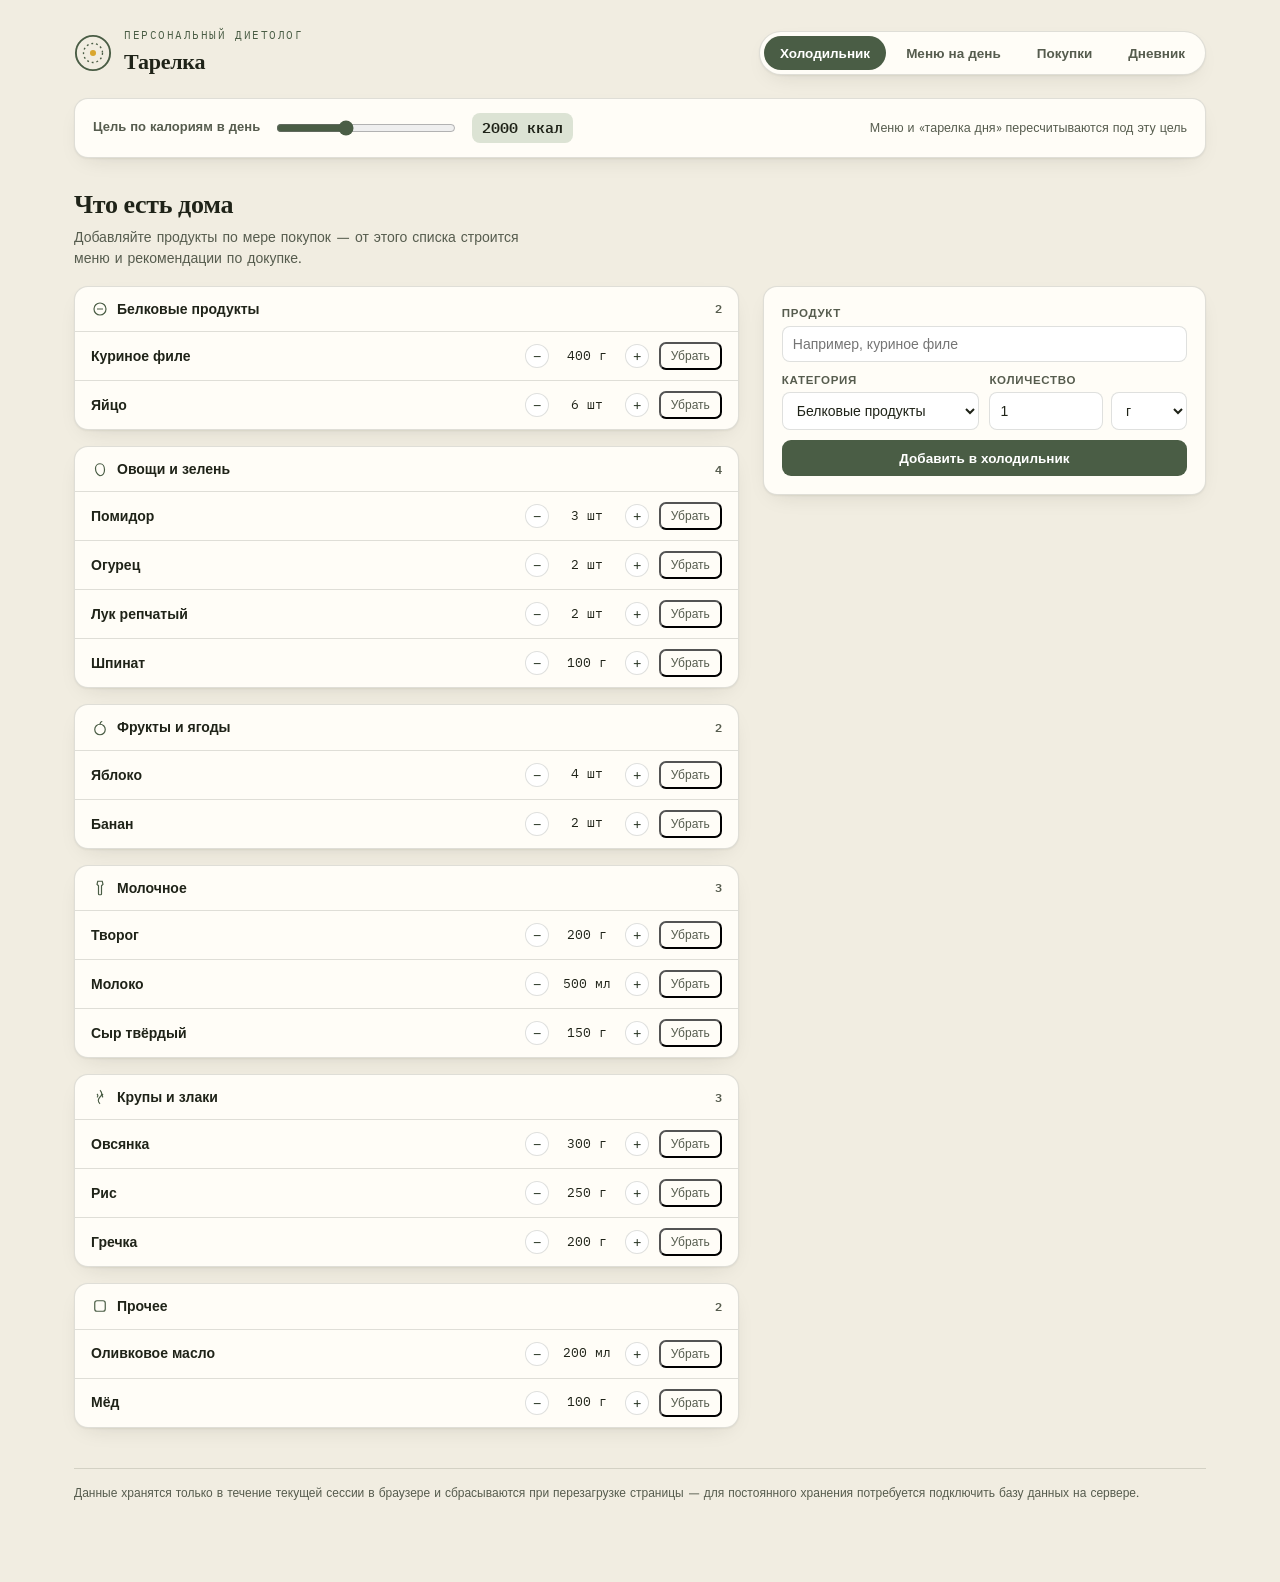
==== index.html @ 87c04dc0 "Пример для сайта" ====
<!DOCTYPE html>
<html lang="ru">
<head>
<meta charset="UTF-8">
<meta name="viewport" content="width=device-width, initial-scale=1.0">
<title>Тарелка — персональный диетолог</title>
<link rel="preconnect" href="https://fonts.googleapis.com">
<link href="https://fonts.googleapis.com/css2?family=Fraunces:opsz,wght@9..144,400;9..144,500;9..144,600;9..144,700&family=Work+Sans:wght@400;500;600;700&family=IBM+Plex+Mono:wght@400;500;600&display=swap" rel="stylesheet">
<style>
  :root{
    --ink:#1F2318;
    --ink-soft:#565C4E;
    --paper:#F1EDE1;
    --card:#FFFDF7;
    --line:rgba(31,35,24,0.14);
    --sage:#4A5D45;
    --sage-deep:#333F2F;
    --sage-tint:#DCE3D4;
    --turmeric:#D9A62E;
    --turmeric-tint:#F6E6BB;
    --beet:#8C3B4A;
    --beet-tint:#EFD9DC;
    --radius:14px;
    --shadow:0 1px 2px rgba(31,35,24,0.06), 0 8px 24px -12px rgba(31,35,24,0.18);
  }

  *{box-sizing:border-box;}
  html{-webkit-text-size-adjust:100%;}
  body{
    margin:0;
    background:var(--paper);
    color:var(--ink);
    font-family:'Work Sans',sans-serif;
    line-height:1.45;
  }
  h1,h2,h3,.display{
    font-family:'Fraunces',serif;
    font-weight:600;
    letter-spacing:-0.01em;
    color:var(--ink);
    margin:0;
  }
  .mono{font-family:'IBM Plex Mono',monospace;}
  button{font-family:inherit;}
  ::selection{background:var(--turmeric-tint);}

  a{color:inherit;}

  /* focus visibility */
  button:focus-visible, input:focus-visible, select:focus-visible, [tabindex]:focus-visible{
    outline:2px solid var(--sage);
    outline-offset:2px;
  }

  @media (prefers-reduced-motion: no-preference){
    .tab-panel{transition:opacity .25s ease;}
    .fridge-item, .recipe-card, .shop-row{transition:transform .15s ease, box-shadow .15s ease;}
    .plate-ring{transition:background 0.6s ease;}
  }

  /* ---------- Shell ---------- */
  .app-shell{
    max-width:1180px;
    margin:0 auto;
    padding:0 24px 80px;
  }

  .topbar{
    display:flex;
    align-items:center;
    justify-content:space-between;
    padding:28px 0 20px;
    gap:20px;
    flex-wrap:wrap;
  }
  .brand{
    display:flex;
    align-items:center;
    gap:12px;
  }
  .brand-mark{
    width:38px;height:38px;flex:none;
  }
  .brand-text .eyebrow{
    font-family:'IBM Plex Mono',monospace;
    font-size:11px;
    letter-spacing:.14em;
    text-transform:uppercase;
    color:var(--sage);
    display:block;
    margin-bottom:2px;
  }
  .brand-text h1{font-size:22px;}

  nav.tabs{
    display:flex;
    gap:4px;
    background:var(--card);
    border:1px solid var(--line);
    border-radius:999px;
    padding:4px;
    box-shadow:var(--shadow);
  }
  nav.tabs button{
    border:none;
    background:transparent;
    padding:9px 16px;
    border-radius:999px;
    font-size:13.5px;
    font-weight:600;
    color:var(--ink-soft);
    cursor:pointer;
  }
  nav.tabs button.active{
    background:var(--sage);
    color:#fff;
  }

  .goal-strip{
    display:flex;
    align-items:center;
    gap:14px;
    background:var(--card);
    border:1px solid var(--line);
    border-radius:var(--radius);
    padding:14px 18px;
    box-shadow:var(--shadow);
    margin-bottom:28px;
    flex-wrap:wrap;
  }
  .goal-strip label{font-size:13px;color:var(--ink-soft);font-weight:600;}
  .goal-strip input[type=range]{accent-color:var(--sage);width:180px;}
  .goal-strip .kcal-value{font-family:'IBM Plex Mono',monospace;font-weight:600;font-size:15px;background:var(--sage-tint);padding:4px 10px;border-radius:8px;}
  .goal-strip .hint{font-size:12.5px;color:var(--ink-soft);margin-left:auto;}

  section.tab-panel{display:none;}
  section.tab-panel.active{display:block;}

  .panel-head{
    display:flex;
    align-items:flex-end;
    justify-content:space-between;
    margin-bottom:18px;
    gap:12px;
    flex-wrap:wrap;
  }
  .panel-head h2{font-size:26px;}
  .panel-head p{margin:4px 0 0;color:var(--ink-soft);font-size:14px;max-width:52ch;}

  /* ---------- Fridge ---------- */
  .fridge-layout{
    display:grid;
    grid-template-columns:1.5fr 1fr;
    gap:24px;
    align-items:start;
  }

  .add-form{
    background:var(--card);
    border:1px solid var(--line);
    border-radius:var(--radius);
    padding:18px;
    box-shadow:var(--shadow);
    display:grid;
    gap:10px;
    grid-template-columns:1fr 1fr;
  }
  .add-form .full{grid-column:1/-1;}
  .add-form label{
    font-size:11.5px;
    text-transform:uppercase;
    letter-spacing:.06em;
    color:var(--ink-soft);
    font-weight:600;
    display:block;
    margin-bottom:4px;
  }
  .add-form input, .add-form select{
    width:100%;
    padding:9px 10px;
    border-radius:8px;
    border:1px solid var(--line);
    background:#fff;
    font-size:14px;
    color:var(--ink);
  }
  .add-form .qty-row{display:flex;gap:8px;}
  .add-form .qty-row input{width:60%;}
  .add-form .qty-row select{width:40%;}
  .btn{
    border:none;
    border-radius:9px;
    padding:10px 16px;
    font-weight:600;
    font-size:13.5px;
    cursor:pointer;
    display:inline-flex;
    align-items:center;
    gap:6px;
    justify-content:center;
  }
  .btn-primary{background:var(--sage);color:#fff;}
  .btn-primary:hover{background:var(--sage-deep);}
  .btn-ghost{background:transparent;color:var(--sage);border:1px solid var(--sage);}
  .btn-ghost:hover{background:var(--sage-tint);}
  .btn-quiet{background:transparent;color:var(--ink-soft);}
  .btn-quiet:hover{color:var(--beet);}
  .btn-small{padding:5px 10px;font-size:12px;border-radius:7px;}

  .shelf-groups{display:flex;flex-direction:column;gap:16px;}
  .shelf{
    background:var(--card);
    border:1px solid var(--line);
    border-radius:var(--radius);
    box-shadow:var(--shadow);
    overflow:hidden;
  }
  .shelf-title{
    display:flex;
    align-items:center;
    gap:8px;
    padding:12px 16px;
    border-bottom:1px solid var(--line);
    font-weight:600;
    font-size:14px;
  }
  .shelf-title .count{
    margin-left:auto;
    font-family:'IBM Plex Mono',monospace;
    font-size:12px;
    color:var(--ink-soft);
  }
  .shelf-icon{width:18px;height:18px;flex:none;color:var(--sage);}
  .shelf-empty{padding:16px;color:var(--ink-soft);font-size:13.5px;font-style:italic;}
  .fridge-item{
    display:flex;
    align-items:center;
    gap:10px;
    padding:10px 16px;
    border-bottom:1px solid var(--line);
  }
  .fridge-item:last-child{border-bottom:none;}
  .fridge-item .name{font-weight:600;font-size:14px;flex:1;min-width:0;}
  .fridge-item .name small{display:block;font-weight:400;color:var(--ink-soft);font-size:11.5px;margin-top:1px;}
  .stepper{display:flex;align-items:center;gap:6px;}
  .stepper button{
    width:24px;height:24px;border-radius:50%;border:1px solid var(--line);
    background:#fff;cursor:pointer;font-size:14px;line-height:1;color:var(--sage-deep);
  }
  .stepper .qty{
    min-width:64px;text-align:center;font-family:'IBM Plex Mono',monospace;font-size:13px;
  }

  /* ---------- Plan / recipe cards ---------- */
  .plan-grid{
    display:grid;
    grid-template-columns:repeat(auto-fill,minmax(270px,1fr));
    gap:18px;
  }
  .recipe-card{
    background:var(--card);
    border:1px solid var(--line);
    border-radius:var(--radius);
    box-shadow:var(--shadow);
    padding:16px;
    display:flex;
    flex-direction:column;
    gap:10px;
  }
  .recipe-card .slot{
    font-family:'IBM Plex Mono',monospace;
    font-size:10.5px;
    letter-spacing:.1em;
    text-transform:uppercase;
    color:var(--sage);
  }
  .recipe-card h3{font-size:18px;line-height:1.2;}
  .macro-row{display:flex;gap:10px;font-size:12px;color:var(--ink-soft);}
  .macro-row span b{color:var(--ink);font-family:'IBM Plex Mono',monospace;}
  .ingredient-list{list-style:none;margin:0;padding:0;font-size:13px;display:flex;flex-direction:column;gap:4px;}
  .ingredient-list li{display:flex;align-items:center;gap:6px;}
  .dot{width:7px;height:7px;border-radius:50%;flex:none;}
  .dot.ok{background:var(--sage);}
  .dot.missing{background:var(--beet);}
  .card-foot{display:flex;align-items:center;justify-content:space-between;margin-top:auto;padding-top:6px;}
  .eaten-toggle{
    border:1px solid var(--sage);
    background:transparent;
    color:var(--sage);
    padding:7px 14px;
    border-radius:8px;
    font-weight:600;
    font-size:12.5px;
    cursor:pointer;
  }
  .eaten-toggle.done{background:var(--sage);color:#fff;}
  .empty-plan{
    background:var(--card);border:1px dashed var(--line);border-radius:var(--radius);
    padding:40px 24px;text-align:center;color:var(--ink-soft);
  }

  /* ---------- Shopping ---------- */
  .shop-columns{display:grid;grid-template-columns:1.4fr 1fr;gap:24px;align-items:start;}
  .shop-list{background:var(--card);border:1px solid var(--line);border-radius:var(--radius);box-shadow:var(--shadow);overflow:hidden;}
  .shop-row{display:flex;align-items:center;gap:10px;padding:12px 16px;border-bottom:1px solid var(--line);font-size:14px;}
  .shop-row:last-child{border-bottom:none;}
  .shop-row .qty{margin-left:auto;font-family:'IBM Plex Mono',monospace;font-size:13px;color:var(--beet);}
  .shop-row small{display:block;color:var(--ink-soft);font-size:11.5px;}
  .balance-note{
    background:var(--turmeric-tint);
    border-radius:var(--radius);
    padding:14px 16px;
    font-size:13.5px;
    margin-bottom:14px;
  }
  .balance-note b{display:block;font-family:'Fraunces',serif;font-size:15px;margin-bottom:4px;}

  /* ---------- Diary / plate ---------- */
  .diary-layout{display:grid;grid-template-columns:340px 1fr;gap:28px;align-items:start;}
  .plate-wrap{
    background:var(--card);border:1px solid var(--line);border-radius:var(--radius);box-shadow:var(--shadow);
    padding:26px;display:flex;flex-direction:column;align-items:center;gap:14px;
  }
  .plate-outer{
    width:230px;height:230px;border-radius:50%;
    background:
      repeating-conic-gradient(from 0deg, #fff 0deg 6deg, #ECE7D8 6deg 12deg);
    display:flex;align-items:center;justify-content:center;
    box-shadow:inset 0 2px 6px rgba(31,35,24,0.12), 0 10px 20px -10px rgba(31,35,24,.35);
  }
  .plate-ring{
    width:190px;height:190px;border-radius:50%;
    display:flex;align-items:center;justify-content:center;
    background:conic-gradient(var(--line) 0deg 360deg);
  }
  .plate-inner{
    width:130px;height:130px;border-radius:50%;background:var(--card);
    display:flex;flex-direction:column;align-items:center;justify-content:center;
    box-shadow:inset 0 1px 4px rgba(31,35,24,.15);
  }
  .plate-inner .kcal{font-family:'IBM Plex Mono',monospace;font-weight:600;font-size:22px;}
  .plate-inner .kcal-label{font-size:10.5px;color:var(--ink-soft);text-transform:uppercase;letter-spacing:.08em;}
  .plate-legend{display:flex;gap:14px;flex-wrap:wrap;justify-content:center;font-size:12px;}
  .plate-legend span{display:flex;align-items:center;gap:5px;}
  .plate-legend i{width:9px;height:9px;border-radius:2px;display:inline-block;}
  .overflow-note{font-size:12px;color:var(--beet);text-align:center;}

  .diary-side{display:flex;flex-direction:column;gap:18px;}
  .streak-card, .history-card{
    background:var(--card);border:1px solid var(--line);border-radius:var(--radius);box-shadow:var(--shadow);padding:18px;
  }
  .streak-card .big{font-family:'Fraunces',serif;font-size:34px;line-height:1;}
  .streak-card .cap{font-size:13px;color:var(--ink-soft);margin-top:4px;}
  .history-bars{display:flex;align-items:flex-end;gap:10px;height:110px;margin-top:14px;}
  .history-bars .bar-col{flex:1;display:flex;flex-direction:column;align-items:center;gap:6px;height:100%;justify-content:flex-end;}
  .history-bars .bar{width:100%;border-radius:6px 6px 3px 3px;background:var(--sage-tint);position:relative;}
  .history-bars .bar.over{background:var(--turmeric-tint);}
  .history-bars .day-label{font-size:10.5px;color:var(--ink-soft);}
  .eaten-log{list-style:none;margin:0;padding:0;display:flex;flex-direction:column;gap:8px;}
  .eaten-log li{font-size:13.5px;display:flex;justify-content:space-between;gap:8px;color:var(--ink-soft);}
  .eaten-log li b{color:var(--ink);font-weight:600;}
  .eaten-log .empty{font-style:italic;}

  footer.note{
    margin-top:40px;font-size:12px;color:var(--ink-soft);border-top:1px solid var(--line);padding-top:16px;
  }

  @media (max-width: 880px){
    .fridge-layout, .shop-columns, .diary-layout{grid-template-columns:1fr;}
    .goal-strip .hint{margin-left:0;}
  }
  @media (max-width: 560px){
    nav.tabs{width:100%;overflow-x:auto;}
    .add-form{grid-template-columns:1fr;}
  }
</style>
</head>
<body>
<div class="app-shell">

  <div class="topbar">
    <div class="brand">
      <svg class="brand-mark" viewBox="0 0 40 40" fill="none" xmlns="http://www.w3.org/2000/svg" aria-hidden="true">
        <circle cx="20" cy="20" r="18" fill="#F1EDE1" stroke="#4A5D45" stroke-width="2"/>
        <circle cx="20" cy="20" r="10" fill="none" stroke="#4A5D45" stroke-width="1.4" stroke-dasharray="2 3"/>
        <circle cx="20" cy="20" r="3.2" fill="#D9A62E"/>
      </svg>
      <div class="brand-text">
        <span class="eyebrow">персональный диетолог</span>
        <h1>Тарелка</h1>
      </div>
    </div>
    <nav class="tabs" role="tablist" aria-label="Разделы приложения">
      <button role="tab" aria-selected="true" data-tab="fridge" class="active">Холодильник</button>
      <button role="tab" aria-selected="false" data-tab="plan">Меню на день</button>
      <button role="tab" aria-selected="false" data-tab="shopping">Покупки</button>
      <button role="tab" aria-selected="false" data-tab="diary">Дневник</button>
    </nav>
  </div>

  <div class="goal-strip">
    <label for="kcalTarget">Цель по калориям в день</label>
    <input type="range" id="kcalTarget" min="1400" max="3000" step="50" value="2000">
    <span class="kcal-value mono"><span id="kcalTargetValue">2000</span> ккал</span>
    <span class="hint">Меню и «тарелка дня» пересчитываются под эту цель</span>
  </div>

  <!-- ЛЕДОВНИК -->
  <section class="tab-panel active" id="panel-fridge">
    <div class="panel-head">
      <div>
        <h2>Что есть дома</h2>
        <p>Добавляйте продукты по мере покупок — от этого списка строится меню и рекомендации по докупке.</p>
      </div>
    </div>

    <div class="fridge-layout">
      <div class="shelf-groups" id="shelfGroups"></div>

      <form class="add-form" id="addForm">
        <div class="full">
          <label for="itemName">Продукт</label>
          <input type="text" id="itemName" placeholder="Например, куриное филе" required>
        </div>
        <div>
          <label for="itemCategory">Категория</label>
          <select id="itemCategory">
            <option value="protein">Белковые продукты</option>
            <option value="veg">Овощи и зелень</option>
            <option value="fruit">Фрукты и ягоды</option>
            <option value="dairy">Молочное</option>
            <option value="grain">Крупы и злаки</option>
            <option value="other">Прочее</option>
          </select>
        </div>
        <div>
          <label for="itemQty">Количество</label>
          <div class="qty-row">
            <input type="number" id="itemQty" min="0" step="1" value="1" required>
            <select id="itemUnit">
              <option value="г">г</option>
              <option value="мл">мл</option>
              <option value="шт">шт</option>
            </select>
          </div>
        </div>
        <div class="full">
          <button type="submit" class="btn btn-primary" style="width:100%;">Добавить в холодильник</button>
        </div>
      </form>
    </div>
  </section>

  <!-- МЕНЮ -->
  <section class="tab-panel" id="panel-plan">
    <div class="panel-head">
      <div>
        <h2>Меню на сегодня</h2>
        <p>Подбирается из того, что уже есть в холодильнике, и подгоняется под вашу цель по калориям.</p>
      </div>
      <button class="btn btn-primary" id="generateBtn">Сформировать меню</button>
    </div>
    <div id="planArea"></div>
  </section>

  <!-- ПОКУПКИ -->
  <section class="tab-panel" id="panel-shopping">
    <div class="panel-head">
      <div>
        <h2>Список покупок</h2>
        <p>Чего не хватает для сегодняшнего меню и что стоит докупить для баланса рациона.</p>
      </div>
    </div>
    <div id="shoppingArea"></div>
  </section>

  <!-- ДНЕВНИК -->
  <section class="tab-panel" id="panel-diary">
    <div class="panel-head">
      <div>
        <h2>Дневник питания</h2>
        <p>Отмечайте съеденные блюда в меню — здесь видно, насколько сегодня соблюдён план.</p>
      </div>
    </div>
    <div class="diary-layout">
      <div class="plate-wrap">
        <div class="plate-outer">
          <div class="plate-ring" id="plateRing">
            <div class="plate-inner">
              <span class="kcal mono" id="plateKcal">0</span>
              <span class="kcal-label">из <span id="plateTarget">2000</span> ккал</span>
            </div>
          </div>
        </div>
        <div class="plate-legend">
          <span><i style="background:var(--sage)"></i>белки</span>
          <span><i style="background:var(--turmeric)"></i>жиры</span>
          <span><i style="background:var(--beet)"></i>углеводы</span>
        </div>
        <div class="overflow-note" id="overflowNote" style="display:none;"></div>
      </div>
      <div class="diary-side">
        <div class="streak-card">
          <div class="big mono" id="streakValue">0</div>
          <div class="cap">дней подряд в пределах цели ±10%</div>
        </div>
        <div class="history-card">
          <h3 style="font-size:15px;">Последние 7 дней</h3>
          <div class="history-bars" id="historyBars"></div>
        </div>
        <div class="history-card">
          <h3 style="font-size:15px;">Съедено сегодня</h3>
          <ul class="eaten-log" id="eatenLog"><li class="empty">Пока ничего не отмечено</li></ul>
        </div>
      </div>
    </div>
  </section>

  <footer class="note">
    Данные хранятся только в течение текущей сессии в браузере и сбрасываются при перезагрузке страницы —
    для постоянного хранения потребуется подключить базу данных на сервере.
  </footer>
</div>

<script>
(function(){

  /* ======================= ДАННЫЕ ======================= */

  const CATEGORY_LABELS = {
    protein:"Белковые продукты",
    veg:"Овощи и зелень",
    fruit:"Фрукты и ягоды",
    dairy:"Молочное",
    grain:"Крупы и злаки",
    other:"Прочее"
  };

  const CATEGORY_ICONS = {
    protein:'<svg class="shelf-icon" viewBox="0 0 24 24" fill="none"><circle cx="12" cy="12" r="8" stroke="currentColor" stroke-width="1.6"/><path d="M8 12h8" stroke="currentColor" stroke-width="1.6"/></svg>',
    veg:'<svg class="shelf-icon" viewBox="0 0 24 24" fill="none"><path d="M12 21c-4-2-6-6-6-10a6 6 0 0 1 6-6c4 0 6 4 6 8 0 4-2 8-6 8Z" stroke="currentColor" stroke-width="1.6"/></svg>',
    fruit:'<svg class="shelf-icon" viewBox="0 0 24 24" fill="none"><circle cx="12" cy="14" r="7" stroke="currentColor" stroke-width="1.6"/><path d="M12 7c0-2 1.5-3.5 3-4" stroke="currentColor" stroke-width="1.6"/></svg>',
    dairy:'<svg class="shelf-icon" viewBox="0 0 24 24" fill="none"><path d="M9 3h6l1 4-2 2v11a1 1 0 0 1-1 1H11a1 1 0 0 1-1-1V9L8 7Z" stroke="currentColor" stroke-width="1.6"/></svg>',
    grain:'<svg class="shelf-icon" viewBox="0 0 24 24" fill="none"><path d="M12 3c3 3 3 6 0 9-3 3-3 6 0 9M8 8c1.5 1.5 1.5 3 0 4.5M16 8c-1.5 1.5-1.5 3 0 4.5" stroke="currentColor" stroke-width="1.5"/></svg>',
    other:'<svg class="shelf-icon" viewBox="0 0 24 24" fill="none"><rect x="5" y="5" width="14" height="14" rx="3" stroke="currentColor" stroke-width="1.6"/></svg>'
  };

  const MEAL_LABELS = {breakfast:"Завтрак", lunch:"Обед", dinner:"Ужин", snack:"Перекус"};
  const MEAL_SHARE = {breakfast:0.25, lunch:0.35, dinner:0.30, snack:0.10};

  // Библиотека блюд
  const RECIPES = [
    {id:"r1", meal:"breakfast", name:"Овсянка с бананом и мёдом", kcal:380, p:12, f:7, c:65,
      ing:[{name:"овсянка",qty:60,unit:"г"},{name:"банан",qty:1,unit:"шт"},{name:"мёд",qty:20,unit:"г"},{name:"молоко",qty:150,unit:"мл"}]},
    {id:"r2", meal:"breakfast", name:"Творожная запеканка", kcal:320, p:28, f:10, c:28,
      ing:[{name:"творог",qty:200,unit:"г"},{name:"яйцо",qty:2,unit:"шт"},{name:"мёд",qty:20,unit:"г"}]},
    {id:"r3", meal:"breakfast", name:"Яичница с помидорами и шпинатом", kcal:300, p:21, f:22, c:6,
      ing:[{name:"яйцо",qty:3,unit:"шт"},{name:"помидор",qty:1,unit:"шт"},{name:"шпинат",qty:50,unit:"г"},{name:"оливковое масло",qty:10,unit:"мл"}]},
    {id:"r4", meal:"breakfast", name:"Гречневая каша с молоком", kcal:340, p:12, f:8, c:55,
      ing:[{name:"гречка",qty:60,unit:"г"},{name:"молоко",qty:200,unit:"мл"}]},
    {id:"r5", meal:"breakfast", name:"Омлет с сыром и помидорами", kcal:340, p:24, f:25, c:6,
      ing:[{name:"яйцо",qty:3,unit:"шт"},{name:"сыр твёрдый",qty:30,unit:"г"},{name:"помидор",qty:1,unit:"шт"},{name:"оливковое масло",qty:10,unit:"мл"}]},

    {id:"r6", meal:"main", name:"Куриное филе с рисом и овощами", kcal:480, p:38, f:14, c:50,
      ing:[{name:"куриное филе",qty:150,unit:"г"},{name:"рис",qty:70,unit:"г"},{name:"помидор",qty:1,unit:"шт"},{name:"огурец",qty:1,unit:"шт"},{name:"оливковое масло",qty:10,unit:"мл"}]},
    {id:"r7", meal:"main", name:"Гречка с курицей и луком", kcal:460, p:36, f:13, c:48,
      ing:[{name:"гречка",qty:70,unit:"г"},{name:"куриное филе",qty:150,unit:"г"},{name:"лук репчатый",qty:1,unit:"шт"},{name:"оливковое масло",qty:10,unit:"мл"}]},
    {id:"r8", meal:"main", name:"Салат с тунцом и яйцом", kcal:380, p:34, f:22, c:10,
      ing:[{name:"тунец консервированный",qty:1,unit:"шт"},{name:"яйцо",qty:2,unit:"шт"},{name:"огурец",qty:1,unit:"шт"},{name:"помидор",qty:1,unit:"шт"},{name:"оливковое масло",qty:10,unit:"мл"}]},
    {id:"r9", meal:"main", name:"Овощное рагу с фасолью", kcal:320, p:16, f:10, c:38,
      ing:[{name:"помидор",qty:2,unit:"шт"},{name:"лук репчатый",qty:1,unit:"шт"},{name:"фасоль консервированная",qty:200,unit:"г"},{name:"оливковое масло",qty:10,unit:"мл"}]},
    {id:"r10", meal:"main", name:"Лосось на пару с брокколи", kcal:380, p:34, f:22, c:8,
      ing:[{name:"лосось",qty:150,unit:"г"},{name:"брокколи",qty:150,unit:"г"},{name:"оливковое масло",qty:10,unit:"мл"}]},
    {id:"r11", meal:"main", name:"Куриный суп с гречкой", kcal:300, p:24, f:8, c:30,
      ing:[{name:"куриное филе",qty:100,unit:"г"},{name:"гречка",qty:40,unit:"г"},{name:"лук репчатый",qty:1,unit:"шт"},{name:"помидор",qty:1,unit:"шт"}]},
    {id:"r12", meal:"main", name:"Паста с курицей и шпинатом", kcal:520, p:34, f:14, c:60,
      ing:[{name:"паста",qty:80,unit:"г"},{name:"куриное филе",qty:120,unit:"г"},{name:"шпинат",qty:80,unit:"г"},{name:"сыр твёрдый",qty:30,unit:"г"}]},
    {id:"r13", meal:"main", name:"Куриные котлеты с рисом", kcal:440, p:36, f:12, c:46,
      ing:[{name:"куриное филе",qty:150,unit:"г"},{name:"рис",qty:70,unit:"г"},{name:"яйцо",qty:1,unit:"шт"},{name:"лук репчатый",qty:1,unit:"шт"}]},

    {id:"r14", meal:"snack", name:"Яблоко с орехами", kcal:180, p:4, f:12, c:16,
      ing:[{name:"яблоко",qty:1,unit:"шт"},{name:"орехи грецкие",qty:20,unit:"г"}]},
    {id:"r15", meal:"snack", name:"Творог с ягодами", kcal:180, p:20, f:4, c:10,
      ing:[{name:"творог",qty:150,unit:"г"},{name:"ягоды",qty:50,unit:"г"}]},
    {id:"r16", meal:"snack", name:"Йогурт с бананом", kcal:200, p:14, f:4, c:28,
      ing:[{name:"греческий йогурт",qty:150,unit:"г"},{name:"банан",qty:1,unit:"шт"}]},
    {id:"r17", meal:"snack", name:"Бутерброд с сыром", kcal:220, p:10, f:9, c:24,
      ing:[{name:"хлеб цельнозерновой",qty:2,unit:"шт"},{name:"сыр твёрдый",qty:30,unit:"г"}]}
  ];

  /* ======================= СОСТОЯНИЕ ======================= */

  let idSeq = 1;
  function nextId(){ return "f" + (idSeq++); }

  const state = {
    fridge: [
      {id:nextId(), name:"куриное филе", category:"protein", qty:400, unit:"г"},
      {id:nextId(), name:"яйцо", category:"protein", qty:6, unit:"шт"},
      {id:nextId(), name:"творог", category:"dairy", qty:200, unit:"г"},
      {id:nextId(), name:"молоко", category:"dairy", qty:500, unit:"мл"},
      {id:nextId(), name:"сыр твёрдый", category:"dairy", qty:150, unit:"г"},
      {id:nextId(), name:"овсянка", category:"grain", qty:300, unit:"г"},
      {id:nextId(), name:"рис", category:"grain", qty:250, unit:"г"},
      {id:nextId(), name:"гречка", category:"grain", qty:200, unit:"г"},
      {id:nextId(), name:"помидор", category:"veg", qty:3, unit:"шт"},
      {id:nextId(), name:"огурец", category:"veg", qty:2, unit:"шт"},
      {id:nextId(), name:"лук репчатый", category:"veg", qty:2, unit:"шт"},
      {id:nextId(), name:"шпинат", category:"veg", qty:100, unit:"г"},
      {id:nextId(), name:"яблоко", category:"fruit", qty:4, unit:"шт"},
      {id:nextId(), name:"банан", category:"fruit", qty:2, unit:"шт"},
      {id:nextId(), name:"оливковое масло", category:"other", qty:200, unit:"мл"},
      {id:nextId(), name:"мёд", category:"other", qty:100, unit:"г"}
    ],
    targetKcal: 2000,
    plan: null,          // {breakfast:recipe, lunch:recipe, dinner:recipe, snack:recipe}
    deducted: {},        // recipeId -> true, если ингредиенты уже списаны
    eatenToday: {},       // recipeId -> true
    history: [
      {day:"Пн", pct:96}, {day:"Вт", pct:104}, {day:"Ср", pct:88},
      {day:"Чт", pct:101}, {day:"Пт", pct:112}, {day:"Сб", pct:90}, {day:"Вс", pct:0}
    ],
    streak: 4
  };

  function findFridgeItem(name){
    const n = name.trim().toLowerCase();
    return state.fridge.find(it => it.name.trim().toLowerCase() === n);
  }

  /* ======================= РЕНДЕР: ХОЛОДИЛЬНИК ======================= */

  function renderFridge(){
    const wrap = document.getElementById("shelfGroups");
    wrap.innerHTML = "";
    const order = ["protein","veg","fruit","dairy","grain","other"];
    order.forEach(cat=>{
      const items = state.fridge.filter(it=>it.category===cat);
      const shelf = document.createElement("div");
      shelf.className = "shelf";
      shelf.innerHTML = `
        <div class="shelf-title">
          ${CATEGORY_ICONS[cat]}
          <span>${CATEGORY_LABELS[cat]}</span>
          <span class="count mono">${items.length}</span>
        </div>
        <div class="shelf-body"></div>
      `;
      const body = shelf.querySelector(".shelf-body");
      if(items.length===0){
        body.innerHTML = `<div class="shelf-empty">Пока пусто — добавьте продукт справа</div>`;
      } else {
        items.forEach(it=>{
          const row = document.createElement("div");
          row.className = "fridge-item";
          row.innerHTML = `
            <span class="name">${capitalize(it.name)}</span>
            <div class="stepper">
              <button type="button" aria-label="Уменьшить количество" data-act="dec" data-id="${it.id}">−</button>
              <span class="qty mono">${it.qty} ${it.unit}</span>
              <button type="button" aria-label="Увеличить количество" data-act="inc" data-id="${it.id}">+</button>
            </div>
            <button type="button" class="btn-quiet btn-small" data-act="remove" data-id="${it.id}" aria-label="Удалить продукт">Убрать</button>
          `;
          body.appendChild(row);
        });
      }
      wrap.appendChild(shelf);
    });
  }

  function capitalize(s){ return s.charAt(0).toUpperCase() + s.slice(1); }

  document.getElementById("shelfGroups").addEventListener("click", e=>{
    const btn = e.target.closest("button[data-act]");
    if(!btn) return;
    const id = btn.dataset.id;
    const item = state.fridge.find(i=>i.id===id);
    if(!item) return;
    const step = (item.unit==="шт") ? 1 : 10;
    if(btn.dataset.act==="inc"){ item.qty += step; }
    if(btn.dataset.act==="dec"){ item.qty = Math.max(0, item.qty - step); }
    if(btn.dataset.act==="remove"){ state.fridge = state.fridge.filter(i=>i.id!==id); }
    renderFridge();
  });

  document.getElementById("addForm").addEventListener("submit", e=>{
    e.preventDefault();
    const name = document.getElementById("itemName").value.trim();
    const category = document.getElementById("itemCategory").value;
    const qty = parseFloat(document.getElementById("itemQty").value) || 0;
    const unit = document.getElementById("itemUnit").value;
    if(!name) return;
    const existing = findFridgeItem(name);
    if(existing){
      existing.qty += qty;
    } else {
      state.fridge.push({id:nextId(), name:name.toLowerCase(), category, qty, unit});
    }
    e.target.reset();
    document.getElementById("itemQty").value = 1;
    renderFridge();
  });

  /* ======================= ЛОГИКА ПОДБОРА МЕНЮ ======================= */

  function ingredientStatus(ing){
    const have = findFridgeItem(ing.name);
    const availableQty = have ? have.qty : 0;
    const ok = availableQty >= ing.qty;
    return {ok, missingQty: ok ? 0 : (ing.qty - availableQty), have};
  }

  function scoreRecipe(recipe, slotTargetKcal){
    const statuses = recipe.ing.map(ingredientStatus);
    const okCount = statuses.filter(s=>s.ok).length;
    const matchScore = okCount / recipe.ing.length;
    const kcalScore = 1 / (1 + Math.abs(recipe.kcal - slotTargetKcal) / slotTargetKcal);
    return matchScore*0.7 + kcalScore*0.3;
  }

  function buildPlan(){
    const target = state.targetKcal;
    const breakfastPool = RECIPES.filter(r=>r.meal==="breakfast");
    const mainPool = RECIPES.filter(r=>r.meal==="main");
    const snackPool = RECIPES.filter(r=>r.meal==="snack");

    const breakfast = [...breakfastPool].sort((a,b)=>
      scoreRecipe(b, target*MEAL_SHARE.breakfast) - scoreRecipe(a, target*MEAL_SHARE.breakfast))[0];

    const snack = [...snackPool].sort((a,b)=>
      scoreRecipe(b, target*MEAL_SHARE.snack) - scoreRecipe(a, target*MEAL_SHARE.snack))[0];

    const rankedMains = [...mainPool].sort((a,b)=>
      scoreRecipe(b, target*MEAL_SHARE.lunch) - scoreRecipe(a, target*MEAL_SHARE.lunch));
    const first = rankedMains[0];
    const second = rankedMains.find(r=>r.id!==first.id) || rankedMains[0];
    // блюдо покалорийнее — на обед, второе — на ужин
    const lunch = first.kcal >= second.kcal ? first : second;
    const dinner = first.kcal >= second.kcal ? second : first;

    return {breakfast, lunch, dinner, snack};
  }

  document.getElementById("generateBtn").addEventListener("click", ()=>{
    state.plan = buildPlan();
    state.deducted = {};
    state.eatenToday = {};
    renderPlan();
    renderShopping();
    renderDiary();
  });

  function renderPlan(){
    const area = document.getElementById("planArea");
    if(!state.plan){
      area.innerHTML = `<div class="empty-plan">Нажмите «Сформировать меню», чтобы подобрать блюда из вашего холодильника.</div>`;
      return;
    }
    const order = ["breakfast","lunch","dinner","snack"];
    area.innerHTML = `<div class="plan-grid" id="planGrid"></div>`;
    const grid = document.getElementById("planGrid");
    order.forEach(slot=>{
      const r = state.plan[slot];
      const statuses = r.ing.map(ingredientStatus);
      const eaten = !!state.eatenToday[r.id];
      const card = document.createElement("div");
      card.className = "recipe-card";
      card.innerHTML = `
        <span class="slot">${MEAL_LABELS[slot]}</span>
        <h3>${r.name}</h3>
        <div class="macro-row">
          <span><b>${r.kcal}</b> ккал</span>
          <span>Б <b>${r.p}</b>г</span>
          <span>Ж <b>${r.f}</b>г</span>
          <span>У <b>${r.c}</b>г</span>
        </div>
        <ul class="ingredient-list">
          ${r.ing.map((ing,i)=>`<li><span class="dot ${statuses[i].ok?'ok':'missing'}"></span>${capitalize(ing.name)} — ${ing.qty} ${ing.unit}</li>`).join("")}
        </ul>
        <div class="card-foot">
          <button type="button" class="eaten-toggle ${eaten?'done':''}" data-recipe="${r.id}" data-slot="${slot}">
            ${eaten ? "Съедено ✓" : "Отметить съеденным"}
          </button>
        </div>
      `;
      grid.appendChild(card);
    });

    grid.querySelectorAll(".eaten-toggle").forEach(btn=>{
      btn.addEventListener("click", ()=>{
        const rid = btn.dataset.recipe;
        const recipe = RECIPES.find(x=>x.id===rid);
        const nowEaten = !state.eatenToday[rid];
        state.eatenToday[rid] = nowEaten;

        if(nowEaten && !state.deducted[rid]){
          recipe.ing.forEach(ing=>{
            const have = findFridgeItem(ing.name);
            if(have){ have.qty = Math.max(0, have.qty - ing.qty); }
          });
          state.deducted[rid] = true;
          renderFridge();
        } else if(!nowEaten && state.deducted[rid]){
          recipe.ing.forEach(ing=>{
            const have = findFridgeItem(ing.name);
            if(have){ have.qty += ing.qty; }
          });
          state.deducted[rid] = false;
          renderFridge();
        }
        renderPlan();
        renderShopping();
        renderDiary();
      });
    });
  }

  /* ======================= ПОКУПКИ ======================= */

  function renderShopping(){
    const area = document.getElementById("shoppingArea");
    if(!state.plan){
      area.innerHTML = `<div class="empty-plan">Сформируйте меню на вкладке «Меню на день», чтобы увидеть, чего не хватает.</div>`;
      return;
    }

    const need = {}; // key: name|unit -> qty missing
    Object.values(state.plan).forEach(r=>{
      r.ing.forEach(ing=>{
        const st = ingredientStatus(ing);
        if(!st.ok){
          const key = ing.name + "|" + ing.unit;
          need[key] = (need[key]||0) + st.missingQty;
        }
      });
    });
    const needList = Object.keys(need).map(key=>{
      const [name, unit] = key.split("|");
      return {name, unit, qty: need[key]};
    });

    const presentCategories = new Set(state.fridge.filter(i=>i.qty>0).map(i=>i.category));
    const missingCategories = Object.keys(CATEGORY_LABELS).filter(c=>!presentCategories.has(c));

    let html = "";
    if(needList.length===0){
      html += `<div class="balance-note"><b>Всё для сегодняшнего меню уже есть</b>Докупать для текущего плана ничего не нужно.</div>`;
    }
    html += `<div class="shop-columns"><div>`;
    if(needList.length){
      html += `<div class="shop-list">` + needList.map(n=>`
        <div class="shop-row">
          <span>${capitalize(n.name)}</span>
          <span class="qty">докупить ${round1(n.qty)} ${n.unit}</span>
        </div>`).join("") + `</div>`;
    }
    html += `</div><div>`;
    if(missingCategories.length){
      html += `<div class="balance-note"><b>Для баланса рациона</b>В холодильнике совсем нет продуктов из категорий: ${missingCategories.map(c=>CATEGORY_LABELS[c].toLowerCase()).join(", ")}. Стоит пополнить запас, чтобы меню оставалось разнообразным.</div>`;
    } else {
      html += `<div class="balance-note"><b>Рацион сбалансирован</b>Продукты есть во всех основных категориях.</div>`;
    }
    html += `</div></div>`;

    area.innerHTML = html;
  }

  function round1(n){ return Math.round(n*10)/10; }

  /* ======================= ДНЕВНИК / ТАРЕЛКА ======================= */

  function renderDiary(){
    let p=0, f=0, c=0;
    Object.keys(state.eatenToday).forEach(rid=>{
      if(!state.eatenToday[rid]) return;
      const r = RECIPES.find(x=>x.id===rid);
      if(r){ p+=r.p; f+=r.f; c+=r.c; }
    });
    const kcalP = p*4, kcalF = f*9, kcalC = c*4;
    const consumed = kcalP + kcalF + kcalC;
    const target = state.targetKcal;
    const cappedFrac = Math.min(consumed/target, 1);

    let ring;
    if(consumed<=0){
      ring = `conic-gradient(var(--line) 0deg 360deg)`;
    } else {
      const dP = 360 * cappedFrac * (kcalP/consumed);
      const dF = 360 * cappedFrac * (kcalF/consumed);
      const dC = 360 * cappedFrac * (kcalC/consumed);
      const a1 = dP, a2 = dP+dF, a3 = dP+dF+dC;
      ring = `conic-gradient(var(--sage) 0deg ${a1}deg, var(--turmeric) ${a1}deg ${a2}deg, var(--beet) ${a2}deg ${a3}deg, var(--line) ${a3}deg 360deg)`;
    }
    document.getElementById("plateRing").style.background = ring;
    document.getElementById("plateKcal").textContent = Math.round(consumed);
    document.getElementById("plateTarget").textContent = target;

    const overflowEl = document.getElementById("overflowNote");
    if(consumed > target){
      overflowEl.style.display = "block";
      overflowEl.textContent = `Превышение цели на ${Math.round(consumed-target)} ккал`;
    } else {
      overflowEl.style.display = "none";
    }

    // журнал съеденного
    const logEl = document.getElementById("eatenLog");
    const eatenIds = Object.keys(state.eatenToday).filter(id=>state.eatenToday[id]);
    if(eatenIds.length===0){
      logEl.innerHTML = `<li class="empty">Пока ничего не отмечено</li>`;
    } else {
      logEl.innerHTML = eatenIds.map(id=>{
        const r = RECIPES.find(x=>x.id===id);
        return `<li><b>${r.name}</b><span>${r.kcal} ккал</span></li>`;
      }).join("");
    }

    // история — обновим сегодняшний столбец (последний)
    state.history[state.history.length-1].pct = target ? Math.round((consumed/target)*100) : 0;
    renderHistory();

    document.getElementById("streakValue").textContent = state.streak;
  }

  function renderHistory(){
    const wrap = document.getElementById("historyBars");
    wrap.innerHTML = "";
    state.history.forEach(day=>{
      const pct = Math.max(0, day.pct);
      const height = Math.min(pct, 130); // визуально ограничим высоту
      const over = pct > 110;
      const col = document.createElement("div");
      col.className = "bar-col";
      col.innerHTML = `
        <div class="bar ${over?'over':''}" style="height:${Math.max(6, height*0.7)}px" title="${pct}% от цели"></div>
        <span class="day-label">${day.day}</span>
      `;
      wrap.appendChild(col);
    });
  }

  /* ======================= ТАБЫ ======================= */

  document.querySelectorAll("nav.tabs button").forEach(btn=>{
    btn.addEventListener("click", ()=>{
      document.querySelectorAll("nav.tabs button").forEach(b=>{
        b.classList.remove("active");
        b.setAttribute("aria-selected","false");
      });
      btn.classList.add("active");
      btn.setAttribute("aria-selected","true");
      document.querySelectorAll(".tab-panel").forEach(p=>p.classList.remove("active"));
      document.getElementById("panel-"+btn.dataset.tab).classList.add("active");
    });
  });

  /* ======================= ЦЕЛЬ ПО КАЛОРИЯМ ======================= */

  const kcalSlider = document.getElementById("kcalTarget");
  kcalSlider.addEventListener("input", ()=>{
    state.targetKcal = parseInt(kcalSlider.value,10);
    document.getElementById("kcalTargetValue").textContent = state.targetKcal;
    renderDiary();
  });

  /* ======================= СТАРТ ======================= */

  renderFridge();
  renderPlan();
  renderShopping();
  renderDiary();

})();
</script>
</body>
</html>
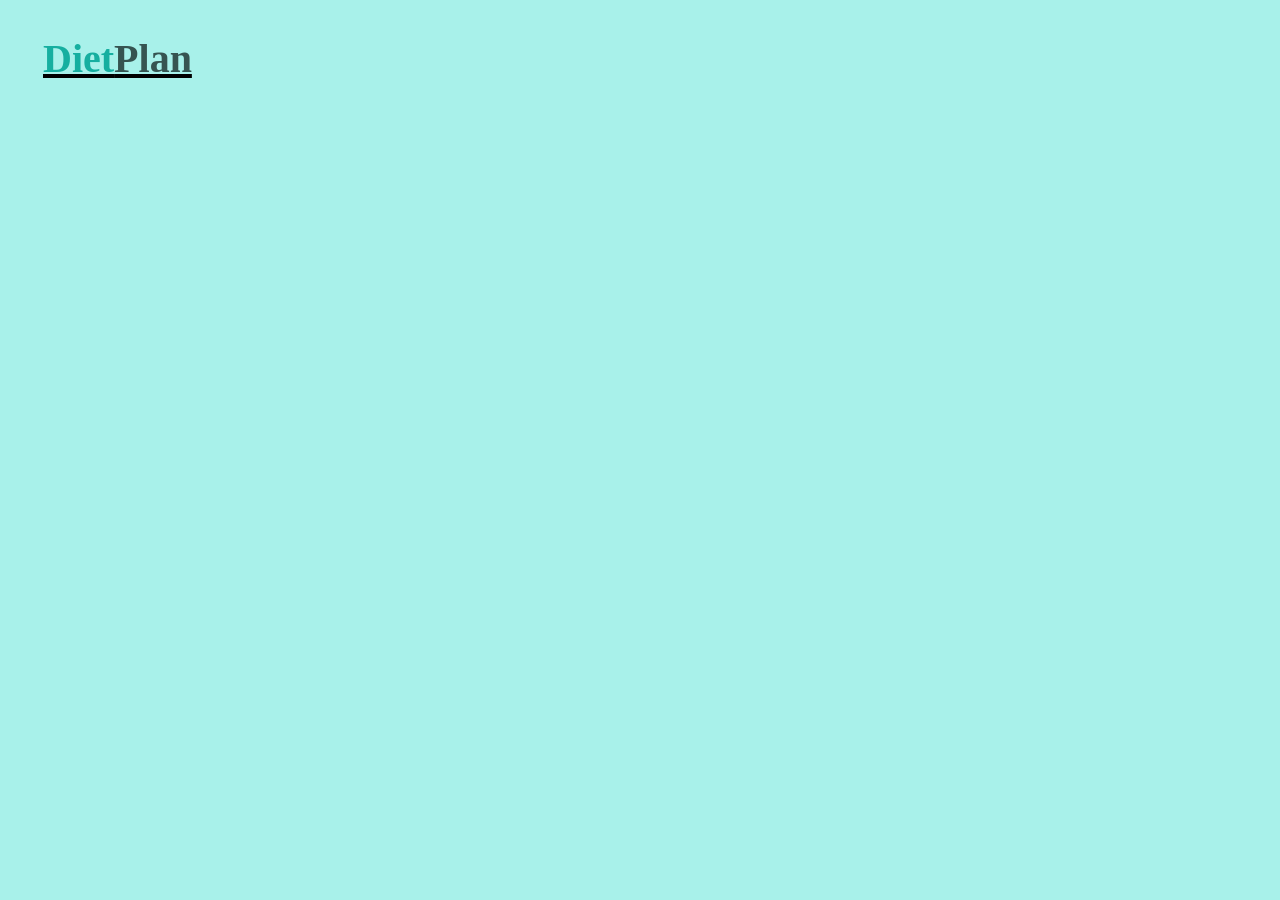
==== commit f8b266f5: "Add files via upload" ====
--- a/index.html
+++ b/index.html
@@ -1,977 +1,18 @@
-<!DOCTYPE html>
-<html lang="ru">
-<head>
-<meta charset="UTF-8">
-<meta name="viewport" content="width=device-width, initial-scale=1.0">
-<title>Тарелка — персональный диетолог</title>
-<link rel="preconnect" href="https://fonts.googleapis.com">
-<link href="https://fonts.googleapis.com/css2?family=Fraunces:opsz,wght@9..144,400;9..144,500;9..144,600;9..144,700&family=Work+Sans:wght@400;500;600;700&family=IBM+Plex+Mono:wght@400;500;600&display=swap" rel="stylesheet">
-<style>
-  :root{
-    --ink:#1F2318;
-    --ink-soft:#565C4E;
-    --paper:#F1EDE1;
-    --card:#FFFDF7;
-    --line:rgba(31,35,24,0.14);
-    --sage:#4A5D45;
-    --sage-deep:#333F2F;
-    --sage-tint:#DCE3D4;
-    --turmeric:#D9A62E;
-    --turmeric-tint:#F6E6BB;
-    --beet:#8C3B4A;
-    --beet-tint:#EFD9DC;
-    --radius:14px;
-    --shadow:0 1px 2px rgba(31,35,24,0.06), 0 8px 24px -12px rgba(31,35,24,0.18);
-  }
-
-  *{box-sizing:border-box;}
-  html{-webkit-text-size-adjust:100%;}
-  body{
-    margin:0;
-    background:var(--paper);
-    color:var(--ink);
-    font-family:'Work Sans',sans-serif;
-    line-height:1.45;
-  }
-  h1,h2,h3,.display{
-    font-family:'Fraunces',serif;
-    font-weight:600;
-    letter-spacing:-0.01em;
-    color:var(--ink);
-    margin:0;
-  }
-  .mono{font-family:'IBM Plex Mono',monospace;}
-  button{font-family:inherit;}
-  ::selection{background:var(--turmeric-tint);}
-
-  a{color:inherit;}
-
-  /* focus visibility */
-  button:focus-visible, input:focus-visible, select:focus-visible, [tabindex]:focus-visible{
-    outline:2px solid var(--sage);
-    outline-offset:2px;
-  }
-
-  @media (prefers-reduced-motion: no-preference){
-    .tab-panel{transition:opacity .25s ease;}
-    .fridge-item, .recipe-card, .shop-row{transition:transform .15s ease, box-shadow .15s ease;}
-    .plate-ring{transition:background 0.6s ease;}
-  }
-
-  /* ---------- Shell ---------- */
-  .app-shell{
-    max-width:1180px;
-    margin:0 auto;
-    padding:0 24px 80px;
-  }
-
-  .topbar{
-    display:flex;
-    align-items:center;
-    justify-content:space-between;
-    padding:28px 0 20px;
-    gap:20px;
-    flex-wrap:wrap;
-  }
-  .brand{
-    display:flex;
-    align-items:center;
-    gap:12px;
-  }
-  .brand-mark{
-    width:38px;height:38px;flex:none;
-  }
-  .brand-text .eyebrow{
-    font-family:'IBM Plex Mono',monospace;
-    font-size:11px;
-    letter-spacing:.14em;
-    text-transform:uppercase;
-    color:var(--sage);
-    display:block;
-    margin-bottom:2px;
-  }
-  .brand-text h1{font-size:22px;}
-
-  nav.tabs{
-    display:flex;
-    gap:4px;
-    background:var(--card);
-    border:1px solid var(--line);
-    border-radius:999px;
-    padding:4px;
-    box-shadow:var(--shadow);
-  }
-  nav.tabs button{
-    border:none;
-    background:transparent;
-    padding:9px 16px;
-    border-radius:999px;
-    font-size:13.5px;
-    font-weight:600;
-    color:var(--ink-soft);
-    cursor:pointer;
-  }
-  nav.tabs button.active{
-    background:var(--sage);
-    color:#fff;
-  }
-
-  .goal-strip{
-    display:flex;
-    align-items:center;
-    gap:14px;
-    background:var(--card);
-    border:1px solid var(--line);
-    border-radius:var(--radius);
-    padding:14px 18px;
-    box-shadow:var(--shadow);
-    margin-bottom:28px;
-    flex-wrap:wrap;
-  }
-  .goal-strip label{font-size:13px;color:var(--ink-soft);font-weight:600;}
-  .goal-strip input[type=range]{accent-color:var(--sage);width:180px;}
-  .goal-strip .kcal-value{font-family:'IBM Plex Mono',monospace;font-weight:600;font-size:15px;background:var(--sage-tint);padding:4px 10px;border-radius:8px;}
-  .goal-strip .hint{font-size:12.5px;color:var(--ink-soft);margin-left:auto;}
-
-  section.tab-panel{display:none;}
-  section.tab-panel.active{display:block;}
-
-  .panel-head{
-    display:flex;
-    align-items:flex-end;
-    justify-content:space-between;
-    margin-bottom:18px;
-    gap:12px;
-    flex-wrap:wrap;
-  }
-  .panel-head h2{font-size:26px;}
-  .panel-head p{margin:4px 0 0;color:var(--ink-soft);font-size:14px;max-width:52ch;}
-
-  /* ---------- Fridge ---------- */
-  .fridge-layout{
-    display:grid;
-    grid-template-columns:1.5fr 1fr;
-    gap:24px;
-    align-items:start;
-  }
-
-  .add-form{
-    background:var(--card);
-    border:1px solid var(--line);
-    border-radius:var(--radius);
-    padding:18px;
-    box-shadow:var(--shadow);
-    display:grid;
-    gap:10px;
-    grid-template-columns:1fr 1fr;
-  }
-  .add-form .full{grid-column:1/-1;}
-  .add-form label{
-    font-size:11.5px;
-    text-transform:uppercase;
-    letter-spacing:.06em;
-    color:var(--ink-soft);
-    font-weight:600;
-    display:block;
-    margin-bottom:4px;
-  }
-  .add-form input, .add-form select{
-    width:100%;
-    padding:9px 10px;
-    border-radius:8px;
-    border:1px solid var(--line);
-    background:#fff;
-    font-size:14px;
-    color:var(--ink);
-  }
-  .add-form .qty-row{display:flex;gap:8px;}
-  .add-form .qty-row input{width:60%;}
-  .add-form .qty-row select{width:40%;}
-  .btn{
-    border:none;
-    border-radius:9px;
-    padding:10px 16px;
-    font-weight:600;
-    font-size:13.5px;
-    cursor:pointer;
-    display:inline-flex;
-    align-items:center;
-    gap:6px;
-    justify-content:center;
-  }
-  .btn-primary{background:var(--sage);color:#fff;}
-  .btn-primary:hover{background:var(--sage-deep);}
-  .btn-ghost{background:transparent;color:var(--sage);border:1px solid var(--sage);}
-  .btn-ghost:hover{background:var(--sage-tint);}
-  .btn-quiet{background:transparent;color:var(--ink-soft);}
-  .btn-quiet:hover{color:var(--beet);}
-  .btn-small{padding:5px 10px;font-size:12px;border-radius:7px;}
-
-  .shelf-groups{display:flex;flex-direction:column;gap:16px;}
-  .shelf{
-    background:var(--card);
-    border:1px solid var(--line);
-    border-radius:var(--radius);
-    box-shadow:var(--shadow);
-    overflow:hidden;
-  }
-  .shelf-title{
-    display:flex;
-    align-items:center;
-    gap:8px;
-    padding:12px 16px;
-    border-bottom:1px solid var(--line);
-    font-weight:600;
-    font-size:14px;
-  }
-  .shelf-title .count{
-    margin-left:auto;
-    font-family:'IBM Plex Mono',monospace;
-    font-size:12px;
-    color:var(--ink-soft);
-  }
-  .shelf-icon{width:18px;height:18px;flex:none;color:var(--sage);}
-  .shelf-empty{padding:16px;color:var(--ink-soft);font-size:13.5px;font-style:italic;}
-  .fridge-item{
-    display:flex;
-    align-items:center;
-    gap:10px;
-    padding:10px 16px;
-    border-bottom:1px solid var(--line);
-  }
-  .fridge-item:last-child{border-bottom:none;}
-  .fridge-item .name{font-weight:600;font-size:14px;flex:1;min-width:0;}
-  .fridge-item .name small{display:block;font-weight:400;color:var(--ink-soft);font-size:11.5px;margin-top:1px;}
-  .stepper{display:flex;align-items:center;gap:6px;}
-  .stepper button{
-    width:24px;height:24px;border-radius:50%;border:1px solid var(--line);
-    background:#fff;cursor:pointer;font-size:14px;line-height:1;color:var(--sage-deep);
-  }
-  .stepper .qty{
-    min-width:64px;text-align:center;font-family:'IBM Plex Mono',monospace;font-size:13px;
-  }
-
-  /* ---------- Plan / recipe cards ---------- */
-  .plan-grid{
-    display:grid;
-    grid-template-columns:repeat(auto-fill,minmax(270px,1fr));
-    gap:18px;
-  }
-  .recipe-card{
-    background:var(--card);
-    border:1px solid var(--line);
-    border-radius:var(--radius);
-    box-shadow:var(--shadow);
-    padding:16px;
-    display:flex;
-    flex-direction:column;
-    gap:10px;
-  }
-  .recipe-card .slot{
-    font-family:'IBM Plex Mono',monospace;
-    font-size:10.5px;
-    letter-spacing:.1em;
-    text-transform:uppercase;
-    color:var(--sage);
-  }
-  .recipe-card h3{font-size:18px;line-height:1.2;}
-  .macro-row{display:flex;gap:10px;font-size:12px;color:var(--ink-soft);}
-  .macro-row span b{color:var(--ink);font-family:'IBM Plex Mono',monospace;}
-  .ingredient-list{list-style:none;margin:0;padding:0;font-size:13px;display:flex;flex-direction:column;gap:4px;}
-  .ingredient-list li{display:flex;align-items:center;gap:6px;}
-  .dot{width:7px;height:7px;border-radius:50%;flex:none;}
-  .dot.ok{background:var(--sage);}
-  .dot.missing{background:var(--beet);}
-  .card-foot{display:flex;align-items:center;justify-content:space-between;margin-top:auto;padding-top:6px;}
-  .eaten-toggle{
-    border:1px solid var(--sage);
-    background:transparent;
-    color:var(--sage);
-    padding:7px 14px;
-    border-radius:8px;
-    font-weight:600;
-    font-size:12.5px;
-    cursor:pointer;
-  }
-  .eaten-toggle.done{background:var(--sage);color:#fff;}
-  .empty-plan{
-    background:var(--card);border:1px dashed var(--line);border-radius:var(--radius);
-    padding:40px 24px;text-align:center;color:var(--ink-soft);
-  }
-
-  /* ---------- Shopping ---------- */
-  .shop-columns{display:grid;grid-template-columns:1.4fr 1fr;gap:24px;align-items:start;}
-  .shop-list{background:var(--card);border:1px solid var(--line);border-radius:var(--radius);box-shadow:var(--shadow);overflow:hidden;}
-  .shop-row{display:flex;align-items:center;gap:10px;padding:12px 16px;border-bottom:1px solid var(--line);font-size:14px;}
-  .shop-row:last-child{border-bottom:none;}
-  .shop-row .qty{margin-left:auto;font-family:'IBM Plex Mono',monospace;font-size:13px;color:var(--beet);}
-  .shop-row small{display:block;color:var(--ink-soft);font-size:11.5px;}
-  .balance-note{
-    background:var(--turmeric-tint);
-    border-radius:var(--radius);
-    padding:14px 16px;
-    font-size:13.5px;
-    margin-bottom:14px;
-  }
-  .balance-note b{display:block;font-family:'Fraunces',serif;font-size:15px;margin-bottom:4px;}
-
-  /* ---------- Diary / plate ---------- */
-  .diary-layout{display:grid;grid-template-columns:340px 1fr;gap:28px;align-items:start;}
-  .plate-wrap{
-    background:var(--card);border:1px solid var(--line);border-radius:var(--radius);box-shadow:var(--shadow);
-    padding:26px;display:flex;flex-direction:column;align-items:center;gap:14px;
-  }
-  .plate-outer{
-    width:230px;height:230px;border-radius:50%;
-    background:
-      repeating-conic-gradient(from 0deg, #fff 0deg 6deg, #ECE7D8 6deg 12deg);
-    display:flex;align-items:center;justify-content:center;
-    box-shadow:inset 0 2px 6px rgba(31,35,24,0.12), 0 10px 20px -10px rgba(31,35,24,.35);
-  }
-  .plate-ring{
-    width:190px;height:190px;border-radius:50%;
-    display:flex;align-items:center;justify-content:center;
-    background:conic-gradient(var(--line) 0deg 360deg);
-  }
-  .plate-inner{
-    width:130px;height:130px;border-radius:50%;background:var(--card);
-    display:flex;flex-direction:column;align-items:center;justify-content:center;
-    box-shadow:inset 0 1px 4px rgba(31,35,24,.15);
-  }
-  .plate-inner .kcal{font-family:'IBM Plex Mono',monospace;font-weight:600;font-size:22px;}
-  .plate-inner .kcal-label{font-size:10.5px;color:var(--ink-soft);text-transform:uppercase;letter-spacing:.08em;}
-  .plate-legend{display:flex;gap:14px;flex-wrap:wrap;justify-content:center;font-size:12px;}
-  .plate-legend span{display:flex;align-items:center;gap:5px;}
-  .plate-legend i{width:9px;height:9px;border-radius:2px;display:inline-block;}
-  .overflow-note{font-size:12px;color:var(--beet);text-align:center;}
-
-  .diary-side{display:flex;flex-direction:column;gap:18px;}
-  .streak-card, .history-card{
-    background:var(--card);border:1px solid var(--line);border-radius:var(--radius);box-shadow:var(--shadow);padding:18px;
-  }
-  .streak-card .big{font-family:'Fraunces',serif;font-size:34px;line-height:1;}
-  .streak-card .cap{font-size:13px;color:var(--ink-soft);margin-top:4px;}
-  .history-bars{display:flex;align-items:flex-end;gap:10px;height:110px;margin-top:14px;}
-  .history-bars .bar-col{flex:1;display:flex;flex-direction:column;align-items:center;gap:6px;height:100%;justify-content:flex-end;}
-  .history-bars .bar{width:100%;border-radius:6px 6px 3px 3px;background:var(--sage-tint);position:relative;}
-  .history-bars .bar.over{background:var(--turmeric-tint);}
-  .history-bars .day-label{font-size:10.5px;color:var(--ink-soft);}
-  .eaten-log{list-style:none;margin:0;padding:0;display:flex;flex-direction:column;gap:8px;}
-  .eaten-log li{font-size:13.5px;display:flex;justify-content:space-between;gap:8px;color:var(--ink-soft);}
-  .eaten-log li b{color:var(--ink);font-weight:600;}
-  .eaten-log .empty{font-style:italic;}
-
-  footer.note{
-    margin-top:40px;font-size:12px;color:var(--ink-soft);border-top:1px solid var(--line);padding-top:16px;
-  }
-
-  @media (max-width: 880px){
-    .fridge-layout, .shop-columns, .diary-layout{grid-template-columns:1fr;}
-    .goal-strip .hint{margin-left:0;}
-  }
-  @media (max-width: 560px){
-    nav.tabs{width:100%;overflow-x:auto;}
-    .add-form{grid-template-columns:1fr;}
-  }
-</style>
-</head>
-<body>
-<div class="app-shell">
-
-  <div class="topbar">
-    <div class="brand">
-      <svg class="brand-mark" viewBox="0 0 40 40" fill="none" xmlns="http://www.w3.org/2000/svg" aria-hidden="true">
-        <circle cx="20" cy="20" r="18" fill="#F1EDE1" stroke="#4A5D45" stroke-width="2"/>
-        <circle cx="20" cy="20" r="10" fill="none" stroke="#4A5D45" stroke-width="1.4" stroke-dasharray="2 3"/>
-        <circle cx="20" cy="20" r="3.2" fill="#D9A62E"/>
-      </svg>
-      <div class="brand-text">
-        <span class="eyebrow">персональный диетолог</span>
-        <h1>Тарелка</h1>
-      </div>
-    </div>
-    <nav class="tabs" role="tablist" aria-label="Разделы приложения">
-      <button role="tab" aria-selected="true" data-tab="fridge" class="active">Холодильник</button>
-      <button role="tab" aria-selected="false" data-tab="plan">Меню на день</button>
-      <button role="tab" aria-selected="false" data-tab="shopping">Покупки</button>
-      <button role="tab" aria-selected="false" data-tab="diary">Дневник</button>
-    </nav>
-  </div>
-
-  <div class="goal-strip">
-    <label for="kcalTarget">Цель по калориям в день</label>
-    <input type="range" id="kcalTarget" min="1400" max="3000" step="50" value="2000">
-    <span class="kcal-value mono"><span id="kcalTargetValue">2000</span> ккал</span>
-    <span class="hint">Меню и «тарелка дня» пересчитываются под эту цель</span>
-  </div>
-
-  <!-- ЛЕДОВНИК -->
-  <section class="tab-panel active" id="panel-fridge">
-    <div class="panel-head">
-      <div>
-        <h2>Что есть дома</h2>
-        <p>Добавляйте продукты по мере покупок — от этого списка строится меню и рекомендации по докупке.</p>
-      </div>
-    </div>
-
-    <div class="fridge-layout">
-      <div class="shelf-groups" id="shelfGroups"></div>
-
-      <form class="add-form" id="addForm">
-        <div class="full">
-          <label for="itemName">Продукт</label>
-          <input type="text" id="itemName" placeholder="Например, куриное филе" required>
-        </div>
-        <div>
-          <label for="itemCategory">Категория</label>
-          <select id="itemCategory">
-            <option value="protein">Белковые продукты</option>
-            <option value="veg">Овощи и зелень</option>
-            <option value="fruit">Фрукты и ягоды</option>
-            <option value="dairy">Молочное</option>
-            <option value="grain">Крупы и злаки</option>
-            <option value="other">Прочее</option>
-          </select>
-        </div>
-        <div>
-          <label for="itemQty">Количество</label>
-          <div class="qty-row">
-            <input type="number" id="itemQty" min="0" step="1" value="1" required>
-            <select id="itemUnit">
-              <option value="г">г</option>
-              <option value="мл">мл</option>
-              <option value="шт">шт</option>
-            </select>
-          </div>
-        </div>
-        <div class="full">
-          <button type="submit" class="btn btn-primary" style="width:100%;">Добавить в холодильник</button>
-        </div>
-      </form>
-    </div>
-  </section>
-
-  <!-- МЕНЮ -->
-  <section class="tab-panel" id="panel-plan">
-    <div class="panel-head">
-      <div>
-        <h2>Меню на сегодня</h2>
-        <p>Подбирается из того, что уже есть в холодильнике, и подгоняется под вашу цель по калориям.</p>
-      </div>
-      <button class="btn btn-primary" id="generateBtn">Сформировать меню</button>
-    </div>
-    <div id="planArea"></div>
-  </section>
-
-  <!-- ПОКУПКИ -->
-  <section class="tab-panel" id="panel-shopping">
-    <div class="panel-head">
-      <div>
-        <h2>Список покупок</h2>
-        <p>Чего не хватает для сегодняшнего меню и что стоит докупить для баланса рациона.</p>
-      </div>
-    </div>
-    <div id="shoppingArea"></div>
-  </section>
-
-  <!-- ДНЕВНИК -->
-  <section class="tab-panel" id="panel-diary">
-    <div class="panel-head">
-      <div>
-        <h2>Дневник питания</h2>
-        <p>Отмечайте съеденные блюда в меню — здесь видно, насколько сегодня соблюдён план.</p>
-      </div>
-    </div>
-    <div class="diary-layout">
-      <div class="plate-wrap">
-        <div class="plate-outer">
-          <div class="plate-ring" id="plateRing">
-            <div class="plate-inner">
-              <span class="kcal mono" id="plateKcal">0</span>
-              <span class="kcal-label">из <span id="plateTarget">2000</span> ккал</span>
-            </div>
-          </div>
-        </div>
-        <div class="plate-legend">
-          <span><i style="background:var(--sage)"></i>белки</span>
-          <span><i style="background:var(--turmeric)"></i>жиры</span>
-          <span><i style="background:var(--beet)"></i>углеводы</span>
-        </div>
-        <div class="overflow-note" id="overflowNote" style="display:none;"></div>
-      </div>
-      <div class="diary-side">
-        <div class="streak-card">
-          <div class="big mono" id="streakValue">0</div>
-          <div class="cap">дней подряд в пределах цели ±10%</div>
-        </div>
-        <div class="history-card">
-          <h3 style="font-size:15px;">Последние 7 дней</h3>
-          <div class="history-bars" id="historyBars"></div>
-        </div>
-        <div class="history-card">
-          <h3 style="font-size:15px;">Съедено сегодня</h3>
-          <ul class="eaten-log" id="eatenLog"><li class="empty">Пока ничего не отмечено</li></ul>
-        </div>
-      </div>
-    </div>
-  </section>
-
-  <footer class="note">
-    Данные хранятся только в течение текущей сессии в браузере и сбрасываются при перезагрузке страницы —
-    для постоянного хранения потребуется подключить базу данных на сервере.
-  </footer>
-</div>
-
-<script>
-(function(){
-
-  /* ======================= ДАННЫЕ ======================= */
-
-  const CATEGORY_LABELS = {
-    protein:"Белковые продукты",
-    veg:"Овощи и зелень",
-    fruit:"Фрукты и ягоды",
-    dairy:"Молочное",
-    grain:"Крупы и злаки",
-    other:"Прочее"
-  };
-
-  const CATEGORY_ICONS = {
-    protein:'<svg class="shelf-icon" viewBox="0 0 24 24" fill="none"><circle cx="12" cy="12" r="8" stroke="currentColor" stroke-width="1.6"/><path d="M8 12h8" stroke="currentColor" stroke-width="1.6"/></svg>',
-    veg:'<svg class="shelf-icon" viewBox="0 0 24 24" fill="none"><path d="M12 21c-4-2-6-6-6-10a6 6 0 0 1 6-6c4 0 6 4 6 8 0 4-2 8-6 8Z" stroke="currentColor" stroke-width="1.6"/></svg>',
-    fruit:'<svg class="shelf-icon" viewBox="0 0 24 24" fill="none"><circle cx="12" cy="14" r="7" stroke="currentColor" stroke-width="1.6"/><path d="M12 7c0-2 1.5-3.5 3-4" stroke="currentColor" stroke-width="1.6"/></svg>',
-    dairy:'<svg class="shelf-icon" viewBox="0 0 24 24" fill="none"><path d="M9 3h6l1 4-2 2v11a1 1 0 0 1-1 1H11a1 1 0 0 1-1-1V9L8 7Z" stroke="currentColor" stroke-width="1.6"/></svg>',
-    grain:'<svg class="shelf-icon" viewBox="0 0 24 24" fill="none"><path d="M12 3c3 3 3 6 0 9-3 3-3 6 0 9M8 8c1.5 1.5 1.5 3 0 4.5M16 8c-1.5 1.5-1.5 3 0 4.5" stroke="currentColor" stroke-width="1.5"/></svg>',
-    other:'<svg class="shelf-icon" viewBox="0 0 24 24" fill="none"><rect x="5" y="5" width="14" height="14" rx="3" stroke="currentColor" stroke-width="1.6"/></svg>'
-  };
-
-  const MEAL_LABELS = {breakfast:"Завтрак", lunch:"Обед", dinner:"Ужин", snack:"Перекус"};
-  const MEAL_SHARE = {breakfast:0.25, lunch:0.35, dinner:0.30, snack:0.10};
-
-  // Библиотека блюд
-  const RECIPES = [
-    {id:"r1", meal:"breakfast", name:"Овсянка с бананом и мёдом", kcal:380, p:12, f:7, c:65,
-      ing:[{name:"овсянка",qty:60,unit:"г"},{name:"банан",qty:1,unit:"шт"},{name:"мёд",qty:20,unit:"г"},{name:"молоко",qty:150,unit:"мл"}]},
-    {id:"r2", meal:"breakfast", name:"Творожная запеканка", kcal:320, p:28, f:10, c:28,
-      ing:[{name:"творог",qty:200,unit:"г"},{name:"яйцо",qty:2,unit:"шт"},{name:"мёд",qty:20,unit:"г"}]},
-    {id:"r3", meal:"breakfast", name:"Яичница с помидорами и шпинатом", kcal:300, p:21, f:22, c:6,
-      ing:[{name:"яйцо",qty:3,unit:"шт"},{name:"помидор",qty:1,unit:"шт"},{name:"шпинат",qty:50,unit:"г"},{name:"оливковое масло",qty:10,unit:"мл"}]},
-    {id:"r4", meal:"breakfast", name:"Гречневая каша с молоком", kcal:340, p:12, f:8, c:55,
-      ing:[{name:"гречка",qty:60,unit:"г"},{name:"молоко",qty:200,unit:"мл"}]},
-    {id:"r5", meal:"breakfast", name:"Омлет с сыром и помидорами", kcal:340, p:24, f:25, c:6,
-      ing:[{name:"яйцо",qty:3,unit:"шт"},{name:"сыр твёрдый",qty:30,unit:"г"},{name:"помидор",qty:1,unit:"шт"},{name:"оливковое масло",qty:10,unit:"мл"}]},
-
-    {id:"r6", meal:"main", name:"Куриное филе с рисом и овощами", kcal:480, p:38, f:14, c:50,
-      ing:[{name:"куриное филе",qty:150,unit:"г"},{name:"рис",qty:70,unit:"г"},{name:"помидор",qty:1,unit:"шт"},{name:"огурец",qty:1,unit:"шт"},{name:"оливковое масло",qty:10,unit:"мл"}]},
-    {id:"r7", meal:"main", name:"Гречка с курицей и луком", kcal:460, p:36, f:13, c:48,
-      ing:[{name:"гречка",qty:70,unit:"г"},{name:"куриное филе",qty:150,unit:"г"},{name:"лук репчатый",qty:1,unit:"шт"},{name:"оливковое масло",qty:10,unit:"мл"}]},
-    {id:"r8", meal:"main", name:"Салат с тунцом и яйцом", kcal:380, p:34, f:22, c:10,
-      ing:[{name:"тунец консервированный",qty:1,unit:"шт"},{name:"яйцо",qty:2,unit:"шт"},{name:"огурец",qty:1,unit:"шт"},{name:"помидор",qty:1,unit:"шт"},{name:"оливковое масло",qty:10,unit:"мл"}]},
-    {id:"r9", meal:"main", name:"Овощное рагу с фасолью", kcal:320, p:16, f:10, c:38,
-      ing:[{name:"помидор",qty:2,unit:"шт"},{name:"лук репчатый",qty:1,unit:"шт"},{name:"фасоль консервированная",qty:200,unit:"г"},{name:"оливковое масло",qty:10,unit:"мл"}]},
-    {id:"r10", meal:"main", name:"Лосось на пару с брокколи", kcal:380, p:34, f:22, c:8,
-      ing:[{name:"лосось",qty:150,unit:"г"},{name:"брокколи",qty:150,unit:"г"},{name:"оливковое масло",qty:10,unit:"мл"}]},
-    {id:"r11", meal:"main", name:"Куриный суп с гречкой", kcal:300, p:24, f:8, c:30,
-      ing:[{name:"куриное филе",qty:100,unit:"г"},{name:"гречка",qty:40,unit:"г"},{name:"лук репчатый",qty:1,unit:"шт"},{name:"помидор",qty:1,unit:"шт"}]},
-    {id:"r12", meal:"main", name:"Паста с курицей и шпинатом", kcal:520, p:34, f:14, c:60,
-      ing:[{name:"паста",qty:80,unit:"г"},{name:"куриное филе",qty:120,unit:"г"},{name:"шпинат",qty:80,unit:"г"},{name:"сыр твёрдый",qty:30,unit:"г"}]},
-    {id:"r13", meal:"main", name:"Куриные котлеты с рисом", kcal:440, p:36, f:12, c:46,
-      ing:[{name:"куриное филе",qty:150,unit:"г"},{name:"рис",qty:70,unit:"г"},{name:"яйцо",qty:1,unit:"шт"},{name:"лук репчатый",qty:1,unit:"шт"}]},
-
-    {id:"r14", meal:"snack", name:"Яблоко с орехами", kcal:180, p:4, f:12, c:16,
-      ing:[{name:"яблоко",qty:1,unit:"шт"},{name:"орехи грецкие",qty:20,unit:"г"}]},
-    {id:"r15", meal:"snack", name:"Творог с ягодами", kcal:180, p:20, f:4, c:10,
-      ing:[{name:"творог",qty:150,unit:"г"},{name:"ягоды",qty:50,unit:"г"}]},
-    {id:"r16", meal:"snack", name:"Йогурт с бананом", kcal:200, p:14, f:4, c:28,
-      ing:[{name:"греческий йогурт",qty:150,unit:"г"},{name:"банан",qty:1,unit:"шт"}]},
-    {id:"r17", meal:"snack", name:"Бутерброд с сыром", kcal:220, p:10, f:9, c:24,
-      ing:[{name:"хлеб цельнозерновой",qty:2,unit:"шт"},{name:"сыр твёрдый",qty:30,unit:"г"}]}
-  ];
-
-  /* ======================= СОСТОЯНИЕ ======================= */
-
-  let idSeq = 1;
-  function nextId(){ return "f" + (idSeq++); }
-
-  const state = {
-    fridge: [
-      {id:nextId(), name:"куриное филе", category:"protein", qty:400, unit:"г"},
-      {id:nextId(), name:"яйцо", category:"protein", qty:6, unit:"шт"},
-      {id:nextId(), name:"творог", category:"dairy", qty:200, unit:"г"},
-      {id:nextId(), name:"молоко", category:"dairy", qty:500, unit:"мл"},
-      {id:nextId(), name:"сыр твёрдый", category:"dairy", qty:150, unit:"г"},
-      {id:nextId(), name:"овсянка", category:"grain", qty:300, unit:"г"},
-      {id:nextId(), name:"рис", category:"grain", qty:250, unit:"г"},
-      {id:nextId(), name:"гречка", category:"grain", qty:200, unit:"г"},
-      {id:nextId(), name:"помидор", category:"veg", qty:3, unit:"шт"},
-      {id:nextId(), name:"огурец", category:"veg", qty:2, unit:"шт"},
-      {id:nextId(), name:"лук репчатый", category:"veg", qty:2, unit:"шт"},
-      {id:nextId(), name:"шпинат", category:"veg", qty:100, unit:"г"},
-      {id:nextId(), name:"яблоко", category:"fruit", qty:4, unit:"шт"},
-      {id:nextId(), name:"банан", category:"fruit", qty:2, unit:"шт"},
-      {id:nextId(), name:"оливковое масло", category:"other", qty:200, unit:"мл"},
-      {id:nextId(), name:"мёд", category:"other", qty:100, unit:"г"}
-    ],
-    targetKcal: 2000,
-    plan: null,          // {breakfast:recipe, lunch:recipe, dinner:recipe, snack:recipe}
-    deducted: {},        // recipeId -> true, если ингредиенты уже списаны
-    eatenToday: {},       // recipeId -> true
-    history: [
-      {day:"Пн", pct:96}, {day:"Вт", pct:104}, {day:"Ср", pct:88},
-      {day:"Чт", pct:101}, {day:"Пт", pct:112}, {day:"Сб", pct:90}, {day:"Вс", pct:0}
-    ],
-    streak: 4
-  };
-
-  function findFridgeItem(name){
-    const n = name.trim().toLowerCase();
-    return state.fridge.find(it => it.name.trim().toLowerCase() === n);
-  }
-
-  /* ======================= РЕНДЕР: ХОЛОДИЛЬНИК ======================= */
-
-  function renderFridge(){
-    const wrap = document.getElementById("shelfGroups");
-    wrap.innerHTML = "";
-    const order = ["protein","veg","fruit","dairy","grain","other"];
-    order.forEach(cat=>{
-      const items = state.fridge.filter(it=>it.category===cat);
-      const shelf = document.createElement("div");
-      shelf.className = "shelf";
-      shelf.innerHTML = `
-        <div class="shelf-title">
-          ${CATEGORY_ICONS[cat]}
-          <span>${CATEGORY_LABELS[cat]}</span>
-          <span class="count mono">${items.length}</span>
-        </div>
-        <div class="shelf-body"></div>
-      `;
-      const body = shelf.querySelector(".shelf-body");
-      if(items.length===0){
-        body.innerHTML = `<div class="shelf-empty">Пока пусто — добавьте продукт справа</div>`;
-      } else {
-        items.forEach(it=>{
-          const row = document.createElement("div");
-          row.className = "fridge-item";
-          row.innerHTML = `
-            <span class="name">${capitalize(it.name)}</span>
-            <div class="stepper">
-              <button type="button" aria-label="Уменьшить количество" data-act="dec" data-id="${it.id}">−</button>
-              <span class="qty mono">${it.qty} ${it.unit}</span>
-              <button type="button" aria-label="Увеличить количество" data-act="inc" data-id="${it.id}">+</button>
-            </div>
-            <button type="button" class="btn-quiet btn-small" data-act="remove" data-id="${it.id}" aria-label="Удалить продукт">Убрать</button>
-          `;
-          body.appendChild(row);
-        });
-      }
-      wrap.appendChild(shelf);
-    });
-  }
-
-  function capitalize(s){ return s.charAt(0).toUpperCase() + s.slice(1); }
-
-  document.getElementById("shelfGroups").addEventListener("click", e=>{
-    const btn = e.target.closest("button[data-act]");
-    if(!btn) return;
-    const id = btn.dataset.id;
-    const item = state.fridge.find(i=>i.id===id);
-    if(!item) return;
-    const step = (item.unit==="шт") ? 1 : 10;
-    if(btn.dataset.act==="inc"){ item.qty += step; }
-    if(btn.dataset.act==="dec"){ item.qty = Math.max(0, item.qty - step); }
-    if(btn.dataset.act==="remove"){ state.fridge = state.fridge.filter(i=>i.id!==id); }
-    renderFridge();
-  });
-
-  document.getElementById("addForm").addEventListener("submit", e=>{
-    e.preventDefault();
-    const name = document.getElementById("itemName").value.trim();
-    const category = document.getElementById("itemCategory").value;
-    const qty = parseFloat(document.getElementById("itemQty").value) || 0;
-    const unit = document.getElementById("itemUnit").value;
-    if(!name) return;
-    const existing = findFridgeItem(name);
-    if(existing){
-      existing.qty += qty;
-    } else {
-      state.fridge.push({id:nextId(), name:name.toLowerCase(), category, qty, unit});
-    }
-    e.target.reset();
-    document.getElementById("itemQty").value = 1;
-    renderFridge();
-  });
-
-  /* ======================= ЛОГИКА ПОДБОРА МЕНЮ ======================= */
-
-  function ingredientStatus(ing){
-    const have = findFridgeItem(ing.name);
-    const availableQty = have ? have.qty : 0;
-    const ok = availableQty >= ing.qty;
-    return {ok, missingQty: ok ? 0 : (ing.qty - availableQty), have};
-  }
-
-  function scoreRecipe(recipe, slotTargetKcal){
-    const statuses = recipe.ing.map(ingredientStatus);
-    const okCount = statuses.filter(s=>s.ok).length;
-    const matchScore = okCount / recipe.ing.length;
-    const kcalScore = 1 / (1 + Math.abs(recipe.kcal - slotTargetKcal) / slotTargetKcal);
-    return matchScore*0.7 + kcalScore*0.3;
-  }
-
-  function buildPlan(){
-    const target = state.targetKcal;
-    const breakfastPool = RECIPES.filter(r=>r.meal==="breakfast");
-    const mainPool = RECIPES.filter(r=>r.meal==="main");
-    const snackPool = RECIPES.filter(r=>r.meal==="snack");
-
-    const breakfast = [...breakfastPool].sort((a,b)=>
-      scoreRecipe(b, target*MEAL_SHARE.breakfast) - scoreRecipe(a, target*MEAL_SHARE.breakfast))[0];
-
-    const snack = [...snackPool].sort((a,b)=>
-      scoreRecipe(b, target*MEAL_SHARE.snack) - scoreRecipe(a, target*MEAL_SHARE.snack))[0];
-
-    const rankedMains = [...mainPool].sort((a,b)=>
-      scoreRecipe(b, target*MEAL_SHARE.lunch) - scoreRecipe(a, target*MEAL_SHARE.lunch));
-    const first = rankedMains[0];
-    const second = rankedMains.find(r=>r.id!==first.id) || rankedMains[0];
-    // блюдо покалорийнее — на обед, второе — на ужин
-    const lunch = first.kcal >= second.kcal ? first : second;
-    const dinner = first.kcal >= second.kcal ? second : first;
-
-    return {breakfast, lunch, dinner, snack};
-  }
-
-  document.getElementById("generateBtn").addEventListener("click", ()=>{
-    state.plan = buildPlan();
-    state.deducted = {};
-    state.eatenToday = {};
-    renderPlan();
-    renderShopping();
-    renderDiary();
-  });
-
-  function renderPlan(){
-    const area = document.getElementById("planArea");
-    if(!state.plan){
-      area.innerHTML = `<div class="empty-plan">Нажмите «Сформировать меню», чтобы подобрать блюда из вашего холодильника.</div>`;
-      return;
-    }
-    const order = ["breakfast","lunch","dinner","snack"];
-    area.innerHTML = `<div class="plan-grid" id="planGrid"></div>`;
-    const grid = document.getElementById("planGrid");
-    order.forEach(slot=>{
-      const r = state.plan[slot];
-      const statuses = r.ing.map(ingredientStatus);
-      const eaten = !!state.eatenToday[r.id];
-      const card = document.createElement("div");
-      card.className = "recipe-card";
-      card.innerHTML = `
-        <span class="slot">${MEAL_LABELS[slot]}</span>
-        <h3>${r.name}</h3>
-        <div class="macro-row">
-          <span><b>${r.kcal}</b> ккал</span>
-          <span>Б <b>${r.p}</b>г</span>
-          <span>Ж <b>${r.f}</b>г</span>
-          <span>У <b>${r.c}</b>г</span>
-        </div>
-        <ul class="ingredient-list">
-          ${r.ing.map((ing,i)=>`<li><span class="dot ${statuses[i].ok?'ok':'missing'}"></span>${capitalize(ing.name)} — ${ing.qty} ${ing.unit}</li>`).join("")}
-        </ul>
-        <div class="card-foot">
-          <button type="button" class="eaten-toggle ${eaten?'done':''}" data-recipe="${r.id}" data-slot="${slot}">
-            ${eaten ? "Съедено ✓" : "Отметить съеденным"}
-          </button>
-        </div>
-      `;
-      grid.appendChild(card);
-    });
-
-    grid.querySelectorAll(".eaten-toggle").forEach(btn=>{
-      btn.addEventListener("click", ()=>{
-        const rid = btn.dataset.recipe;
-        const recipe = RECIPES.find(x=>x.id===rid);
-        const nowEaten = !state.eatenToday[rid];
-        state.eatenToday[rid] = nowEaten;
-
-        if(nowEaten && !state.deducted[rid]){
-          recipe.ing.forEach(ing=>{
-            const have = findFridgeItem(ing.name);
-            if(have){ have.qty = Math.max(0, have.qty - ing.qty); }
-          });
-          state.deducted[rid] = true;
-          renderFridge();
-        } else if(!nowEaten && state.deducted[rid]){
-          recipe.ing.forEach(ing=>{
-            const have = findFridgeItem(ing.name);
-            if(have){ have.qty += ing.qty; }
-          });
-          state.deducted[rid] = false;
-          renderFridge();
-        }
-        renderPlan();
-        renderShopping();
-        renderDiary();
-      });
-    });
-  }
-
-  /* ======================= ПОКУПКИ ======================= */
-
-  function renderShopping(){
-    const area = document.getElementById("shoppingArea");
-    if(!state.plan){
-      area.innerHTML = `<div class="empty-plan">Сформируйте меню на вкладке «Меню на день», чтобы увидеть, чего не хватает.</div>`;
-      return;
-    }
-
-    const need = {}; // key: name|unit -> qty missing
-    Object.values(state.plan).forEach(r=>{
-      r.ing.forEach(ing=>{
-        const st = ingredientStatus(ing);
-        if(!st.ok){
-          const key = ing.name + "|" + ing.unit;
-          need[key] = (need[key]||0) + st.missingQty;
-        }
-      });
-    });
-    const needList = Object.keys(need).map(key=>{
-      const [name, unit] = key.split("|");
-      return {name, unit, qty: need[key]};
-    });
-
-    const presentCategories = new Set(state.fridge.filter(i=>i.qty>0).map(i=>i.category));
-    const missingCategories = Object.keys(CATEGORY_LABELS).filter(c=>!presentCategories.has(c));
-
-    let html = "";
-    if(needList.length===0){
-      html += `<div class="balance-note"><b>Всё для сегодняшнего меню уже есть</b>Докупать для текущего плана ничего не нужно.</div>`;
-    }
-    html += `<div class="shop-columns"><div>`;
-    if(needList.length){
-      html += `<div class="shop-list">` + needList.map(n=>`
-        <div class="shop-row">
-          <span>${capitalize(n.name)}</span>
-          <span class="qty">докупить ${round1(n.qty)} ${n.unit}</span>
-        </div>`).join("") + `</div>`;
-    }
-    html += `</div><div>`;
-    if(missingCategories.length){
-      html += `<div class="balance-note"><b>Для баланса рациона</b>В холодильнике совсем нет продуктов из категорий: ${missingCategories.map(c=>CATEGORY_LABELS[c].toLowerCase()).join(", ")}. Стоит пополнить запас, чтобы меню оставалось разнообразным.</div>`;
-    } else {
-      html += `<div class="balance-note"><b>Рацион сбалансирован</b>Продукты есть во всех основных категориях.</div>`;
-    }
-    html += `</div></div>`;
-
-    area.innerHTML = html;
-  }
-
-  function round1(n){ return Math.round(n*10)/10; }
-
-  /* ======================= ДНЕВНИК / ТАРЕЛКА ======================= */
-
-  function renderDiary(){
-    let p=0, f=0, c=0;
-    Object.keys(state.eatenToday).forEach(rid=>{
-      if(!state.eatenToday[rid]) return;
-      const r = RECIPES.find(x=>x.id===rid);
-      if(r){ p+=r.p; f+=r.f; c+=r.c; }
-    });
-    const kcalP = p*4, kcalF = f*9, kcalC = c*4;
-    const consumed = kcalP + kcalF + kcalC;
-    const target = state.targetKcal;
-    const cappedFrac = Math.min(consumed/target, 1);
-
-    let ring;
-    if(consumed<=0){
-      ring = `conic-gradient(var(--line) 0deg 360deg)`;
-    } else {
-      const dP = 360 * cappedFrac * (kcalP/consumed);
-      const dF = 360 * cappedFrac * (kcalF/consumed);
-      const dC = 360 * cappedFrac * (kcalC/consumed);
-      const a1 = dP, a2 = dP+dF, a3 = dP+dF+dC;
-      ring = `conic-gradient(var(--sage) 0deg ${a1}deg, var(--turmeric) ${a1}deg ${a2}deg, var(--beet) ${a2}deg ${a3}deg, var(--line) ${a3}deg 360deg)`;
-    }
-    document.getElementById("plateRing").style.background = ring;
-    document.getElementById("plateKcal").textContent = Math.round(consumed);
-    document.getElementById("plateTarget").textContent = target;
-
-    const overflowEl = document.getElementById("overflowNote");
-    if(consumed > target){
-      overflowEl.style.display = "block";
-      overflowEl.textContent = `Превышение цели на ${Math.round(consumed-target)} ккал`;
-    } else {
-      overflowEl.style.display = "none";
-    }
-
-    // журнал съеденного
-    const logEl = document.getElementById("eatenLog");
-    const eatenIds = Object.keys(state.eatenToday).filter(id=>state.eatenToday[id]);
-    if(eatenIds.length===0){
-      logEl.innerHTML = `<li class="empty">Пока ничего не отмечено</li>`;
-    } else {
-      logEl.innerHTML = eatenIds.map(id=>{
-        const r = RECIPES.find(x=>x.id===id);
-        return `<li><b>${r.name}</b><span>${r.kcal} ккал</span></li>`;
-      }).join("");
-    }
-
-    // история — обновим сегодняшний столбец (последний)
-    state.history[state.history.length-1].pct = target ? Math.round((consumed/target)*100) : 0;
-    renderHistory();
-
-    document.getElementById("streakValue").textContent = state.streak;
-  }
-
-  function renderHistory(){
-    const wrap = document.getElementById("historyBars");
-    wrap.innerHTML = "";
-    state.history.forEach(day=>{
-      const pct = Math.max(0, day.pct);
-      const height = Math.min(pct, 130); // визуально ограничим высоту
-      const over = pct > 110;
-      const col = document.createElement("div");
-      col.className = "bar-col";
-      col.innerHTML = `
-        <div class="bar ${over?'over':''}" style="height:${Math.max(6, height*0.7)}px" title="${pct}% от цели"></div>
-        <span class="day-label">${day.day}</span>
-      `;
-      wrap.appendChild(col);
-    });
-  }
-
-  /* ======================= ТАБЫ ======================= */
-
-  document.querySelectorAll("nav.tabs button").forEach(btn=>{
-    btn.addEventListener("click", ()=>{
-      document.querySelectorAll("nav.tabs button").forEach(b=>{
-        b.classList.remove("active");
-        b.setAttribute("aria-selected","false");
-      });
-      btn.classList.add("active");
-      btn.setAttribute("aria-selected","true");
-      document.querySelectorAll(".tab-panel").forEach(p=>p.classList.remove("active"));
-      document.getElementById("panel-"+btn.dataset.tab).classList.add("active");
-    });
-  });
-
-  /* ======================= ЦЕЛЬ ПО КАЛОРИЯМ ======================= */
-
-  const kcalSlider = document.getElementById("kcalTarget");
-  kcalSlider.addEventListener("input", ()=>{
-    state.targetKcal = parseInt(kcalSlider.value,10);
-    document.getElementById("kcalTargetValue").textContent = state.targetKcal;
-    renderDiary();
-  });
-
-  /* ======================= СТАРТ ======================= */
-
-  renderFridge();
-  renderPlan();
-  renderShopping();
-  renderDiary();
-
-})();
-</script>
-</body>
-</html>
+<!DOCTYPE html>
+<html lang="en">
+<head>
+    <meta charset="UTF-8">
+    <meta name="viewport" content="width=device-width, initial-scale=1.0">
+    <title>Home</title>
+    <link rel="stylesheet" href="style.css">
+    <link rel="icon" type="image/png" href="https://i.oneme.ru/i?r=BTE2sh_eZW7g8kugOdIm2NotKjbiC-IdyqZ-CbRxsyU3bPZZQDwn-kDDSHNTYsLvTcc">
+    <u class="Za"><h1 class="Z"><span style="color: #16afa0;">Diet</span><span style="color: #365451;">Plan</span></h1></u>
+</head>
+<body>
+    <header>
+        <div>
+
+        </div>
+    </header>
+</body>
+</html>
--- a/style.css
+++ b/style.css
@@ -0,0 +1,14 @@
+.Z {
+    margin-left: 35px;
+    margin-top: 35px;
+}
+
+.Za {
+    font-size: 20px;
+}
+
+body {
+   background-color: #a8f1ea;
+}
+
+
